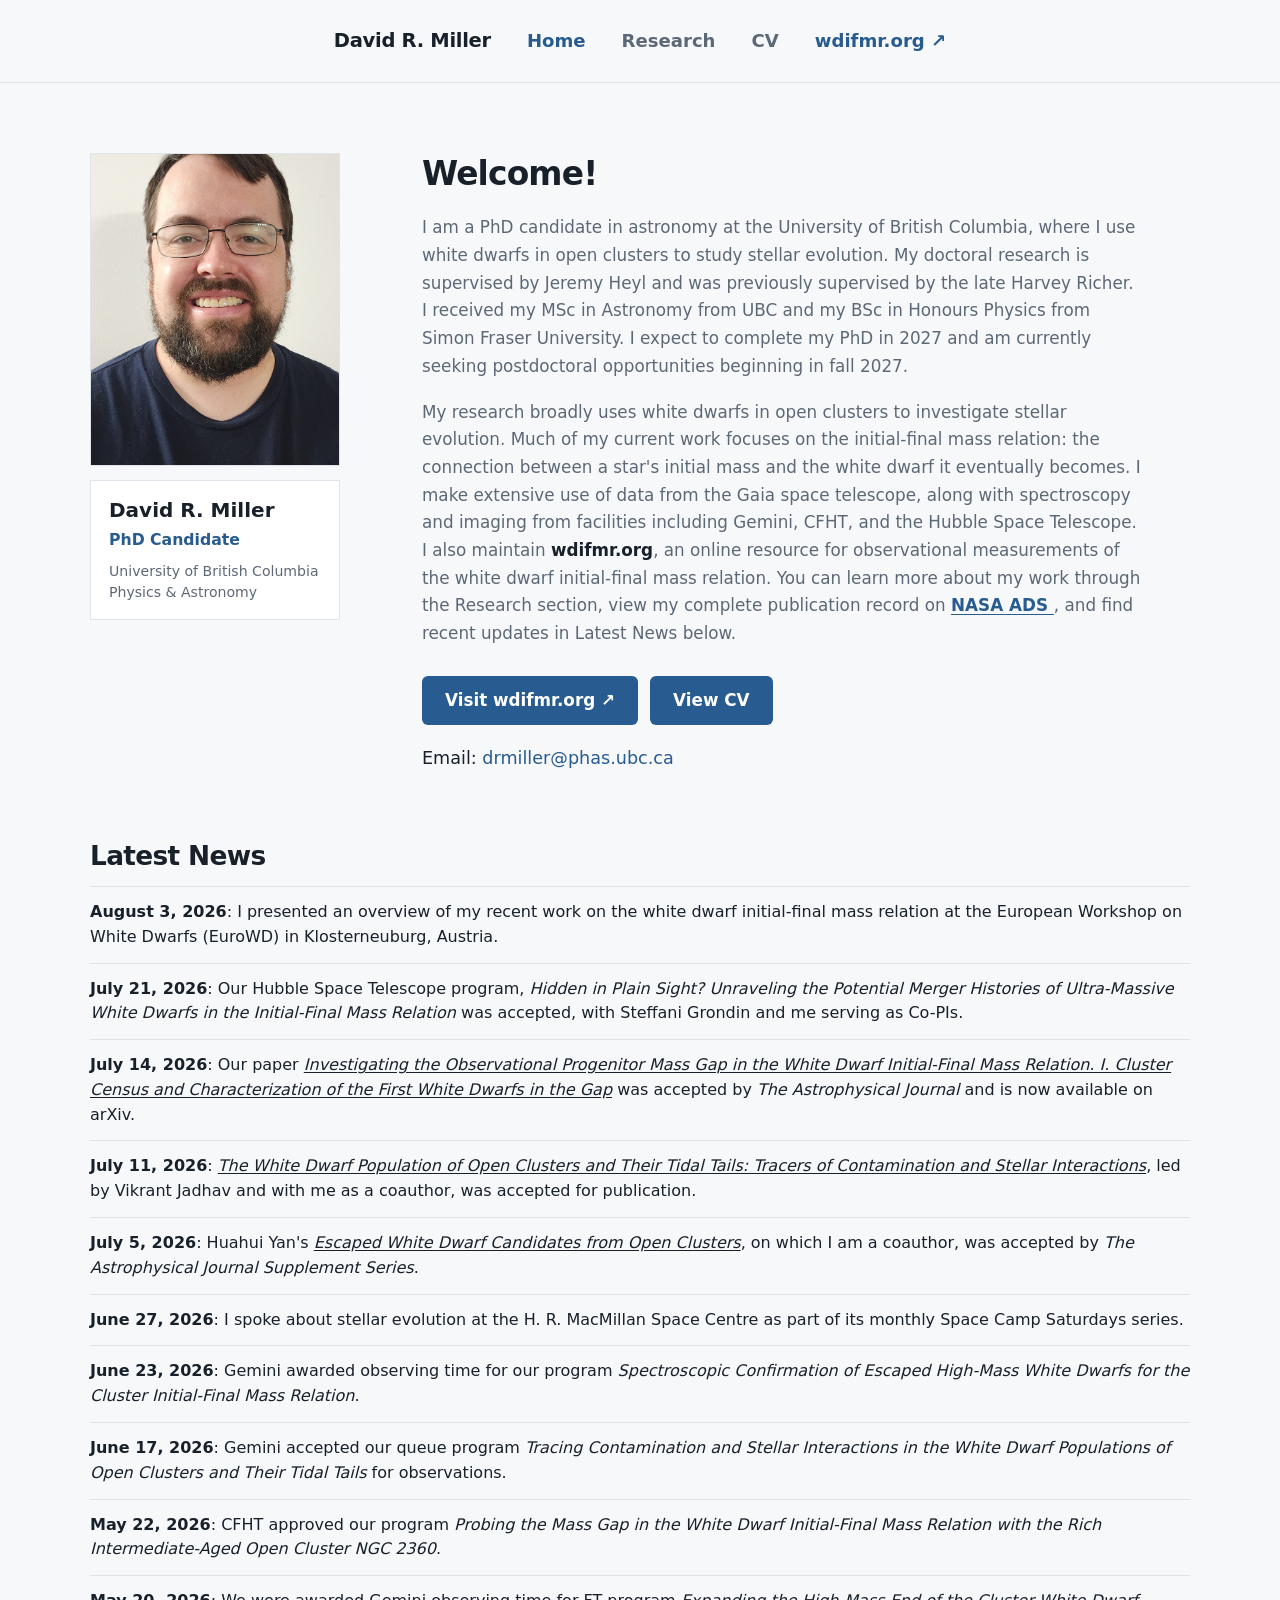
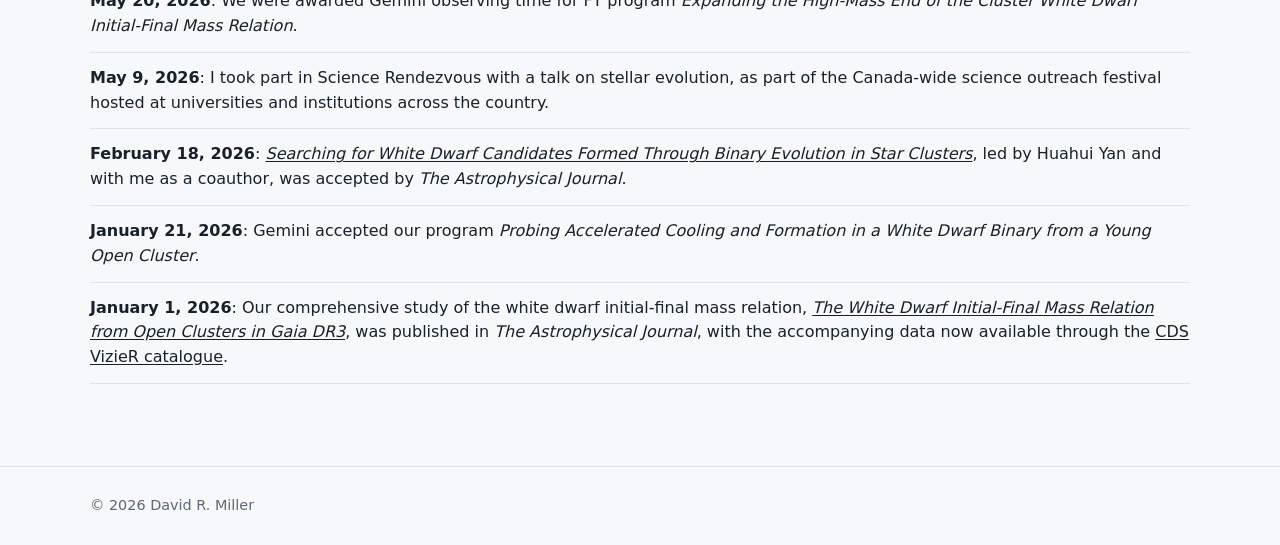
==== index.html @ f878fd2d "Update index.html" ====
<!DOCTYPE html>
<html lang="en">
<head>
  <meta charset="UTF-8">

  <meta
    name="viewport"
    content="width=device-width, initial-scale=1.0"
  >

  <meta
    name="description"
    content="Personal academic website of David R. Miller, astrophysicist and white dwarf researcher."
  >

  <title>David R. Miller | Astrophysicist</title>

  <link rel="stylesheet" href="styles.css">

  <link rel="icon" href="favicon.ico" sizes="any">
  <link rel="icon" href="favicon.svg" type="image/svg+xml">
  <link rel="apple-touch-icon" href="favicon.png">
</head>

<body>

  <header class="site-header">
    <nav class="nav container" aria-label="Primary navigation">

      <a class="site-name" href="index.html">
        David R. Miller
      </a>

      <a class="nav-link active" href="index.html">
        Home
      </a>

      <a class="nav-link" href="research.html">
        Research
      </a>

      <a
        class="nav-link"
        href="DavidRMiller_CV_August2026.pdf"
        target="_blank"
        rel="noopener noreferrer"
      >
        CV
      </a>

      <a
        class="nav-link external-nav-link"
        href="https://wdifmr.org/"
        target="_blank"
        rel="noopener noreferrer"
      >
        wdifmr.org ↗
      </a>

    </nav>
  </header>


  <main>

    <section class="hero container">

      <div class="profile-column">

        <img
          class="portrait"
          src="assets/david-miller.jpg"
          alt=""
          loading="eager"
          decoding="async"
        >

        <div class="profile-card">
          <p class="profile-name">David R. Miller</p>
          <p class="profile-position">PhD Candidate</p>

          <p class="profile-institution">
            University of British Columbia<br>
            Physics &amp; Astronomy
          </p>
        </div>

      </div>


      <div class="hero-content">

        <h1 class="hero-title">Welcome!</h1>

        <div class="bio">

          <p>
            I am a PhD candidate in astronomy at the University of British Columbia, 
            where I use white dwarfs in open clusters to study stellar evolution. 
            My doctoral research is supervised by Jeremy Heyl and was previously 
            supervised by the late Harvey Richer. I received my MSc in Astronomy 
            from UBC and my BSc in Honours Physics from Simon Fraser University. 
            I expect to complete my PhD in 2027 and am currently seeking 
            postdoctoral opportunities beginning in fall 2027.
          </p>

          <p>
            My research broadly uses white dwarfs in open clusters to investigate stellar evolution. 
            Much of my current work focuses on the initial-final mass relation: the connection 
            between a star's initial mass and the white dwarf it eventually becomes. 
            I make extensive use of data from the Gaia space telescope, along with spectroscopy 
            and imaging from facilities including Gemini, CFHT, and the Hubble Space Telescope. 
            I also maintain <strong>wdifmr.org</strong>, an online resource for observational 
            measurements of the white dwarf initial-final mass relation. You can
            learn more about my work through the Research section,
            view my complete publication record on
            <a
              class="inline-link"
              href="https://ui.adsabs.harvard.edu/public-libraries/Hr7O0YyORVaTPGO8JZ4X5A"
              target="_blank"
              rel="noopener noreferrer"
            >
              NASA ADS
            </a>,
            and find recent updates in Latest News below.
          </p>

        </div>


        <div
          class="primary-links"
          aria-label="Primary links"
        >
          <a
            class="button button-primary"
            href="https://wdifmr.org/"
            target="_blank"
            rel="noopener noreferrer"
          >
            Visit wdifmr.org ↗
          </a>
        
          <a
            class="button button-primary"
            href="DavidRMiller_CV_August2026.pdf"
            target="_blank"
            rel="noopener noreferrer"
          >
            View CV
          </a>
        </div>
        
        <p class="email-line">
          <span>Email:</span>
          <a href="mailto:drmiller@phas.ubc.ca">
            drmiller@phas.ubc.ca
          </a>
        </p>

      </div>

    </section>


    <section
      class="latest-news container"
      aria-labelledby="latest-news-heading"
    >
    
      <h2 id="latest-news-heading">
        Latest News
      </h2>
    
      <div class="news-content">
    
        <ul class="news-list">
          
          <li class="news-item">
            <p>
              <time datetime="2026-08-03">August 3, 2026</time>:
              I presented an overview of my recent work on the white dwarf initial-final mass relation at the European Workshop on White Dwarfs (EuroWD) in Klosterneuburg, Austria.
            </p>
          </li>    
          
          <li class="news-item">
            <p>
              <time datetime="2026-07-21">July 21, 2026</time>:
              Our Hubble Space Telescope program,
              <em>Hidden in Plain Sight? Unraveling the Potential Merger Histories of Ultra-Massive White Dwarfs in the Initial-Final Mass Relation</em>
              was accepted, with Steffani Grondin and me serving as Co-PIs.
            </p>
          </li>
    
          <li class="news-item">
            <p>
              <time datetime="2026-07-14">July 14, 2026</time>:
              Our paper
              <a href="https://ui.adsabs.harvard.edu/abs/2026arXiv260724941M/abstract"
                 target="_blank" rel="noopener noreferrer">
                <em>Investigating the Observational Progenitor Mass Gap in the White Dwarf Initial-Final Mass Relation. I. Cluster Census and Characterization of the First White Dwarfs in the Gap</em></a>
              was accepted by <em>The Astrophysical Journal</em> and is now available on arXiv.
            </p>
          </li>
    
          <li class="news-item">
            <p>
              <time datetime="2026-07-11">July 11, 2026</time>:
              <a href="https://ui.adsabs.harvard.edu/abs/arXiv:2607.11299"
                 target="_blank" rel="noopener noreferrer">
                <em>The White Dwarf Population of Open Clusters and Their Tidal Tails: Tracers of Contamination and Stellar Interactions</em></a>,
              led by Vikrant Jadhav and with me as a coauthor, was accepted for publication.
            </p>
          </li>
    
          <li class="news-item">
            <p>
              <time datetime="2026-07-05">July 5, 2026</time>:
              Huahui Yan's
              <a href="https://ui.adsabs.harvard.edu/abs/2026ApJS..286....5Y/abstract"
                 target="_blank" rel="noopener noreferrer">
                <em>Escaped White Dwarf Candidates from Open Clusters</em></a>,
              on which I am a coauthor, was accepted by <em>The Astrophysical Journal Supplement Series</em>.
            </p>
          </li>
          
          <li class="news-item">
            <p>
              <time datetime="2026-06-27">June 27, 2026</time>:
              I spoke about stellar evolution at the H. R. MacMillan Space Centre as part of its monthly Space Camp Saturdays series.
            </p>
          </li>
          
          <li class="news-item">
            <p>
              <time datetime="2026-06-23">June 23, 2026</time>:
              Gemini awarded observing time for our program
              <em>Spectroscopic Confirmation of Escaped High-Mass White Dwarfs for the Cluster Initial-Final Mass Relation</em>.
            </p>
          </li>
    
          <li class="news-item">
            <p>
              <time datetime="2026-06-17">June 17, 2026</time>:
              Gemini accepted our queue program
              <em>Tracing Contamination and Stellar Interactions in the White Dwarf Populations of Open Clusters and Their Tidal Tails</em>
              for observations.
            </p>
          </li>
    
          <li class="news-item">
            <p>
              <time datetime="2026-05-22">May 22, 2026</time>:
              CFHT approved our program
              <em>Probing the Mass Gap in the White Dwarf Initial-Final Mass Relation with the Rich Intermediate-Aged Open Cluster NGC 2360</em>.
            </p>
          </li>
    
          <li class="news-item">
            <p>
              <time datetime="2026-05-20">May 20, 2026</time>:
              We were awarded Gemini observing time for FT program
              <em>Expanding the High-Mass End of the Cluster White Dwarf Initial-Final Mass Relation</em>.
            </p>
          </li>
          
          <li class="news-item">
            <p>
              <time datetime="2026-05-09">May 9, 2026</time>:
              I took part in Science Rendezvous with a talk on stellar evolution, as part of the Canada-wide science outreach festival hosted at universities and institutions across the country.
            </p>
          </li>    
          
          <li class="news-item">
            <p>
              <time datetime="2026-02-18">February 18, 2026</time>:
              <a href="https://ui.adsabs.harvard.edu/abs/2026ApJ...999..167Y/abstract"
                 target="_blank" rel="noopener noreferrer">
                <em>Searching for White Dwarf Candidates Formed Through Binary Evolution in Star Clusters</em></a>,
              led by Huahui Yan and with me as a coauthor, was accepted by <em>The Astrophysical Journal</em>.
            </p>
          </li>
    
          <li class="news-item">
            <p>
              <time datetime="2026-01-21">January 21, 2026</time>:
              Gemini accepted our program
              <em>Probing Accelerated Cooling and Formation in a White Dwarf Binary from a Young Open Cluster</em>.
            </p>
          </li>
    
          <li class="news-item">
            <p>
              <time datetime="2026-01-01">January 1, 2026</time>:
              Our comprehensive study of the white dwarf initial-final mass relation,
              <a href="https://ui.adsabs.harvard.edu/abs/2026ApJ...996...69M"
                 target="_blank" rel="noopener noreferrer"><em>The White Dwarf Initial-Final Mass Relation from Open Clusters in Gaia DR3</em></a>,
              was published in <em>The Astrophysical Journal</em>, with the accompanying data now available through the
              <a href="https://vizier.cds.unistra.fr/viz-bin/VizieR?-source=J/ApJ/996/69"
                 target="_blank" rel="noopener noreferrer">CDS VizieR catalogue</a>.
            </p>
          </li>
    
        </ul>
    
      </div>
    
    </section>

  </main>


  <footer class="site-footer">

    <div class="container">
      <p>
        © <span id="year"></span> David R. Miller
      </p>
    </div>

  </footer>


  <script>
    document.getElementById("year").textContent =
      new Date().getFullYear();
  </script>

</body>
</html>
---- styles.css ----
/* ---------- Base ---------- */

:root {
  --background: #f7f8fa;
  --surface: #ffffff;
  --text: #18202a;
  --muted: #5d6876;
  --border: #dfe4ea;
  --accent: #285b8f;
  --accent-dark: #1d466f;
  --max-width: 1100px;
}

* {
  box-sizing: border-box;
}

html {
  scroll-behavior: smooth;
}

body {
  margin: 0;
  min-height: 100vh;
  display: flex;
  flex-direction: column;
  background: var(--background);
  color: var(--text);
  font-family:
    Inter,
    ui-sans-serif,
    system-ui,
    -apple-system,
    BlinkMacSystemFont,
    "Segoe UI",
    sans-serif;
  line-height: 1.65;
}

a {
  color: inherit;
}

.container {
  width: min(calc(100% - 40px), var(--max-width));
  margin-inline: auto;
}


/* ---------- Header ---------- */

.site-header {
  position: sticky;
  top: 0;
  z-index: 10;
  background: rgba(247, 248, 250, 0.96);
  border-bottom: 1px solid var(--border);
  backdrop-filter: blur(12px);
}

.nav {
  min-height: 82px;
  display: flex;
  align-items: center;
  justify-content: center;
  flex-wrap: wrap;
  gap: 36px;
}

.nav a {
  text-decoration: none;
}

.site-name {
  color: var(--text);
  font-size: 1.22rem;
  font-weight: 800;
  letter-spacing: -0.015em;
}

.nav-link {
  color: var(--muted);
  font-size: 1.13rem;
  font-weight: 650;
  transition: color 160ms ease;
}

.nav-link:hover,
.nav-link.active {
  color: var(--accent);
}

.external-nav-link {
  color: var(--accent);
}


/* ---------- Homepage hero ---------- */

.hero {
  padding: 70px 0 66px;
  display: grid;
  grid-template-columns: 250px minmax(0, 1fr);
  align-items: start;
  gap: clamp(48px, 7vw, 82px);
}

.profile-column {
  width: 250px;
}

.portrait {
  width: 250px;
  aspect-ratio: 4 / 5;
  display: block;
  object-fit: cover;
  background: #e9edf2;
  border: 1px solid var(--border);
}

.profile-card {
  margin-top: 14px;
  padding: 17px 18px;
  background: var(--surface);
  border: 1px solid var(--border);
}

.profile-card p {
  margin: 0;
}

.profile-name {
  color: var(--text);
  font-size: 1.25rem;
  font-weight: 800;
  line-height: 1.25;
}

.profile-position {
  margin-top: 4px !important;
  color: var(--accent);
  font-size: 0.98rem;
  font-weight: 700;
}

.profile-institution {
  margin-top: 9px !important;
  color: var(--muted);
  font-size: 0.88rem;
  line-height: 1.45;
}

.hero-content {
  padding-top: 2px;
}

.hero-title {
  margin: 0 0 20px;
  color: var(--text);
  font-size: clamp(1.7rem, 2.6vw, 2.05rem);
  font-weight: 760;
  line-height: 1.2;
  letter-spacing: -0.025em;
}

.bio {
  max-width: 720px;
  color: var(--muted);
  font-size: 1.05rem;
}

.bio p {
  margin: 0 0 18px;
}

.bio strong {
  color: var(--text);
  font-weight: 700;
}

.inline-link {
  color: var(--accent);
  font-weight: 650;
  text-underline-offset: 3px;
}

.inline-link:hover {
  color: var(--accent-dark);
}


/* ---------- Primary links ---------- */

.primary-links {
  margin-top: 28px;
  display: flex;
  flex-wrap: wrap;
  gap: 12px;
}

.button {
  min-height: 49px;
  padding: 0 22px;
  display: inline-flex;
  align-items: center;
  justify-content: center;
  border: 1px solid transparent;
  border-radius: 6px;
  font-size: 1.05rem;
  font-weight: 700;
  text-decoration: none;
  transition:
    transform 160ms ease,
    background-color 160ms ease,
    border-color 160ms ease;
}

.button:hover {
  transform: translateY(-1px);
}

.button-primary {
  background: var(--accent);
  color: #ffffff;
}

.button-primary:hover {
  background: var(--accent-dark);
}


/* ---------- Email ---------- */

.email-line {
  margin: 19px 0 0;
  color: var(--text);
  font-size: 1.1rem;
}

.email-line span {
  font-weight: 500;
}

.email-line a {
  color: var(--accent);
  font-weight: 500;
  text-decoration: none;
}

.email-line a:hover {
  color: var(--accent-dark);
  text-decoration: underline;
  text-underline-offset: 3px;
}


/* ---------- Latest news ---------- */

.latest-news {
  padding: 0 0 82px;
}

.latest-news h2 {
  margin: 0 0 14px;
  color: var(--text);
  font-size: 1.65rem;
  font-weight: 750;
  line-height: 1.25;
  letter-spacing: -0.025em;
}

.news-content {
  border-top: 1px solid var(--border);
}

.news-list {
  margin: 0;
  padding: 0;
  list-style: none;
}

.news-item {
  padding: 13px 0;
  border-bottom: 1px solid var(--border);
}

.news-item p {
  margin: 0;
  line-height: 1.55;
}

.news-item time {
  font-weight: 700;
}

.news-item a {
  color: inherit;
  text-decoration: underline;
  text-underline-offset: 2px;
}


/* ---------- Interior pages ---------- */

.page-main {
  flex: 1;
  padding: 92px 0;
}

.page-main h1 {
  margin: 0 0 24px;
  font-size: clamp(2.5rem, 6vw, 4.5rem);
  line-height: 1.12;
  letter-spacing: -0.035em;
}

.page-intro {
  max-width: 700px;
  margin: -8px 0 30px;
  color: var(--muted);
  font-size: 1.1rem;
}


/* ---------- Footer ---------- */

.site-footer {
  margin-top: auto;
  padding: 27px 0;
  color: var(--muted);
  border-top: 1px solid var(--border);
  font-size: 0.9rem;
}

.site-footer p {
  margin: 0;
}


/* ---------- Responsive ---------- */

@media (max-width: 760px) {

  .container {
    width: min(calc(100% - 28px), var(--max-width));
  }

  .nav {
    min-height: auto;
    padding: 18px 0;
    gap: 13px 22px;
  }

  .site-name {
    width: 100%;
    text-align: center;
    font-size: 1.16rem;
  }

  .nav-link {
    font-size: 1.02rem;
  }

  .hero {
    padding: 48px 0 58px;
    grid-template-columns: 1fr;
    gap: 38px;
  }

  .profile-column {
    width: min(100%, 250px);
    margin-inline: auto;
  }

  .portrait {
    width: 100%;
  }

  .hero-content {
    padding-top: 0;
  }

  .hero-title {
    font-size: 1.75rem;
  }

  .primary-links {
    align-items: stretch;
    flex-direction: column;
  }

  .button {
    width: 100%;
    font-size: 1.03rem;
  }

  .email-line {
    font-size: 1.04rem;
  }

  .latest-news {
    padding-bottom: 60px;
  }

}
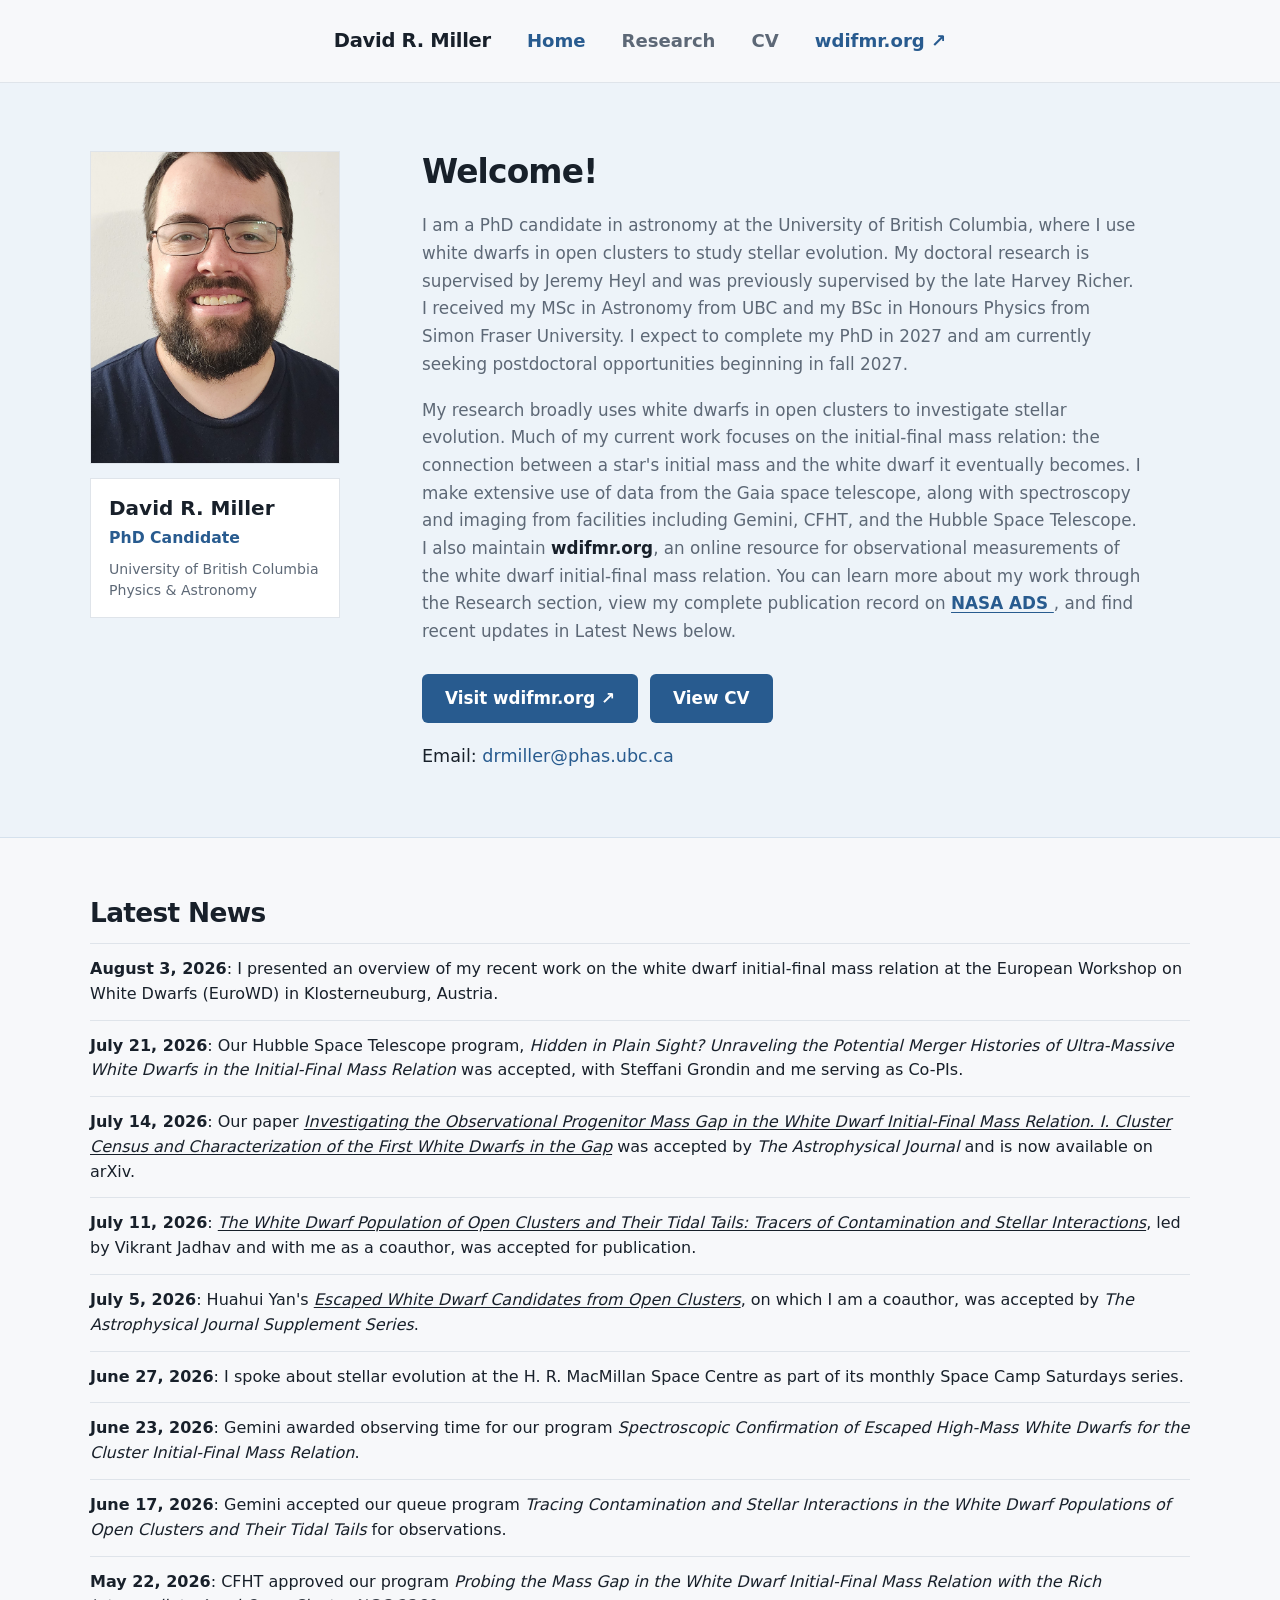
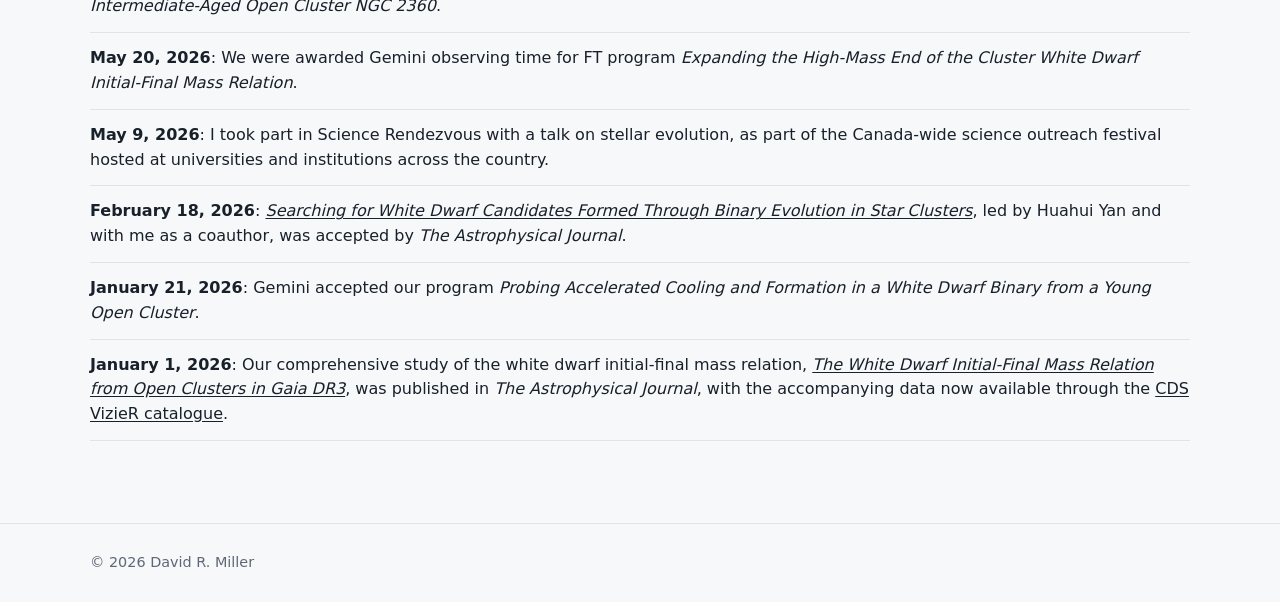
==== commit 055ba4b6: "Update index.html" ====
--- a/index.html
+++ b/index.html
@@ -41,7 +41,7 @@
 
       <a
         class="nav-link"
-        href="DavidRMiller_CV_August2026.pdf"
+        href="assets/DavidRMiller_CV_August2026.pdf"
         target="_blank"
         rel="noopener noreferrer"
       >
@@ -63,7 +63,11 @@
 
   <main>
 
-    <section class="hero container">
+<main>
+
+  <section class="hero-band">
+
+    <div class="hero container">
 
       <div class="profile-column">
 
@@ -95,22 +99,22 @@
         <div class="bio">
 
           <p>
-            I am a PhD candidate in astronomy at the University of British Columbia, 
-            where I use white dwarfs in open clusters to study stellar evolution. 
-            My doctoral research is supervised by Jeremy Heyl and was previously 
-            supervised by the late Harvey Richer. I received my MSc in Astronomy 
-            from UBC and my BSc in Honours Physics from Simon Fraser University. 
-            I expect to complete my PhD in 2027 and am currently seeking 
+            I am a PhD candidate in astronomy at the University of British Columbia,
+            where I use white dwarfs in open clusters to study stellar evolution.
+            My doctoral research is supervised by Jeremy Heyl and was previously
+            supervised by the late Harvey Richer. I received my MSc in Astronomy
+            from UBC and my BSc in Honours Physics from Simon Fraser University.
+            I expect to complete my PhD in 2027 and am currently seeking
             postdoctoral opportunities beginning in fall 2027.
           </p>
 
           <p>
-            My research broadly uses white dwarfs in open clusters to investigate stellar evolution. 
-            Much of my current work focuses on the initial-final mass relation: the connection 
-            between a star's initial mass and the white dwarf it eventually becomes. 
-            I make extensive use of data from the Gaia space telescope, along with spectroscopy 
-            and imaging from facilities including Gemini, CFHT, and the Hubble Space Telescope. 
-            I also maintain <strong>wdifmr.org</strong>, an online resource for observational 
+            My research broadly uses white dwarfs in open clusters to investigate stellar evolution.
+            Much of my current work focuses on the initial-final mass relation: the connection
+            between a star's initial mass and the white dwarf it eventually becomes.
+            I make extensive use of data from the Gaia space telescope, along with spectroscopy
+            and imaging from facilities including Gemini, CFHT, and the Hubble Space Telescope.
+            I also maintain <strong>wdifmr.org</strong>, an online resource for observational
             measurements of the white dwarf initial-final mass relation. You can
             learn more about my work through the Research section,
             view my complete publication record on
@@ -140,17 +144,17 @@
           >
             Visit wdifmr.org ↗
           </a>
-        
+
           <a
             class="button button-primary"
-            href="DavidRMiller_CV_August2026.pdf"
+            href="assets/DavidRMiller_CV_August2026.pdf"
             target="_blank"
             rel="noopener noreferrer"
           >
             View CV
           </a>
         </div>
-        
+
         <p class="email-line">
           <span>Email:</span>
           <a href="mailto:drmiller@phas.ubc.ca">
@@ -160,13 +164,15 @@
 
       </div>
 
-    </section>
-
-
-    <section
-      class="latest-news container"
-      aria-labelledby="latest-news-heading"
-    >
+    </div>
+
+  </section>
+
+
+  <section
+    class="latest-news container"
+    aria-labelledby="latest-news-heading"
+  >
     
       <h2 id="latest-news-heading">
         Latest News
--- a/styles.css
+++ b/styles.css
@@ -8,7 +8,12 @@
   --border: #dfe4ea;
   --accent: #285b8f;
   --accent-dark: #1d466f;
+
+  --band: #edf3f9;
+  --band-border: #d5e1ed;
+
   --max-width: 1100px;
+  --research-width: 900px;
 }
 
 * {
@@ -95,10 +100,24 @@
 }
 
 
+/* ---------- Shared page bands ---------- */
+
+.hero-band,
+.research-band {
+  width: 100%;
+  background: var(--band);
+  border-bottom: 1px solid var(--band-border);
+}
+
+
 /* ---------- Homepage hero ---------- */
 
+.hero-band {
+  border-top: 0;
+}
+
 .hero {
-  padding: 70px 0 66px;
+  padding: 68px 0 66px;
   display: grid;
   grid-template-columns: 250px minmax(0, 1fr);
   align-items: start;
@@ -257,7 +276,7 @@
 /* ---------- Latest news ---------- */
 
 .latest-news {
-  padding: 0 0 82px;
+  padding: 58px 0 82px;
 }
 
 .latest-news h2 {
@@ -304,7 +323,6 @@
 
 .page-main {
   flex: 1;
-  padding: 92px 0;
 }
 
 .page-main h1 {
@@ -322,6 +340,138 @@
 }
 
 
+/* ---------- Research page ---------- */
+
+/*
+  The Research page uses:
+    research-band
+      -> container
+          -> research-intro
+
+    research-section
+      -> research-item
+*/
+
+.research-band {
+  padding: 58px 0 54px;
+}
+
+.research-intro {
+  width: min(100%, var(--research-width));
+  margin-inline: auto;
+}
+
+.research-intro h1 {
+  margin: 0 0 14px;
+  color: var(--text);
+  font-size: clamp(2.7rem, 5vw, 3.8rem);
+  font-weight: 800;
+  line-height: 1.05;
+  letter-spacing: -0.035em;
+}
+
+.research-intro p {
+  max-width: 800px;
+  margin: 0;
+  color: var(--muted);
+  font-size: 1.1rem;
+  line-height: 1.7;
+}
+
+.research-intro a {
+  color: var(--accent);
+  text-underline-offset: 3px;
+}
+
+.research-intro a:hover {
+  color: var(--accent-dark);
+}
+
+
+/* ---------- Research projects ---------- */
+
+.research-section {
+  width: min(calc(100% - 40px), var(--research-width));
+  margin-inline: auto;
+  padding: 60px 0 84px;
+}
+
+.research-item {
+  width: 100%;
+  margin: 0 0 84px;
+}
+
+.research-item:last-child {
+  margin-bottom: 0;
+}
+
+
+/* Project title */
+
+.research-content {
+  width: 100%;
+}
+
+.research-content h2 {
+  margin: 0 0 10px;
+  color: var(--text);
+  font-size: clamp(1.65rem, 2.6vw, 2rem);
+  font-weight: 780;
+  line-height: 1.2;
+  letter-spacing: -0.025em;
+}
+
+
+/* Publications */
+
+.research-pubs {
+  margin: 0 0 26px;
+  color: var(--muted);
+  font-size: 0.98rem;
+  line-height: 1.55;
+}
+
+.research-pubs a {
+  color: var(--accent);
+  text-underline-offset: 3px;
+}
+
+.research-pubs a:hover {
+  color: var(--accent-dark);
+}
+
+
+/* Research figure */
+
+.research-figure {
+  width: 100%;
+  margin: 0 0 28px;
+}
+
+.research-figure img {
+  width: 100%;
+  height: auto;
+  display: block;
+}
+
+.research-credit {
+  margin-top: 7px;
+  color: var(--muted);
+  font-size: 0.9rem;
+  line-height: 1.4;
+}
+
+
+/* Research description */
+
+.research-content p {
+  margin: 0;
+  color: var(--text);
+  font-size: 1.02rem;
+  line-height: 1.75;
+}
+
+
 /* ---------- Footer ---------- */
 
 .site-footer {
@@ -361,8 +511,11 @@
     font-size: 1.02rem;
   }
 
+
+  /* Homepage */
+
   .hero {
-    padding: 48px 0 58px;
+    padding: 46px 0 52px;
     grid-template-columns: 1fr;
     gap: 38px;
   }
@@ -399,7 +552,51 @@
   }
 
   .latest-news {
-    padding-bottom: 60px;
-  }
-
-}
+    padding: 46px 0 60px;
+  }
+
+
+  /* Research */
+
+  .research-band {
+    padding: 42px 0 40px;
+  }
+
+  .research-intro {
+    width: 100%;
+  }
+
+  .research-intro h1 {
+    font-size: 2.6rem;
+  }
+
+  .research-intro p {
+    font-size: 1.05rem;
+  }
+
+  .research-section {
+    width: min(calc(100% - 28px), var(--research-width));
+    padding: 46px 0 60px;
+  }
+
+  .research-item {
+    margin-bottom: 58px;
+  }
+
+  .research-content h2 {
+    font-size: 1.6rem;
+  }
+
+  .research-pubs {
+    margin-bottom: 22px;
+  }
+
+  .research-figure {
+    width: 100%;
+    margin-bottom: 24px;
+  }
+
+  .research-content p {
+    font-size: 1rem;
+  }
+}
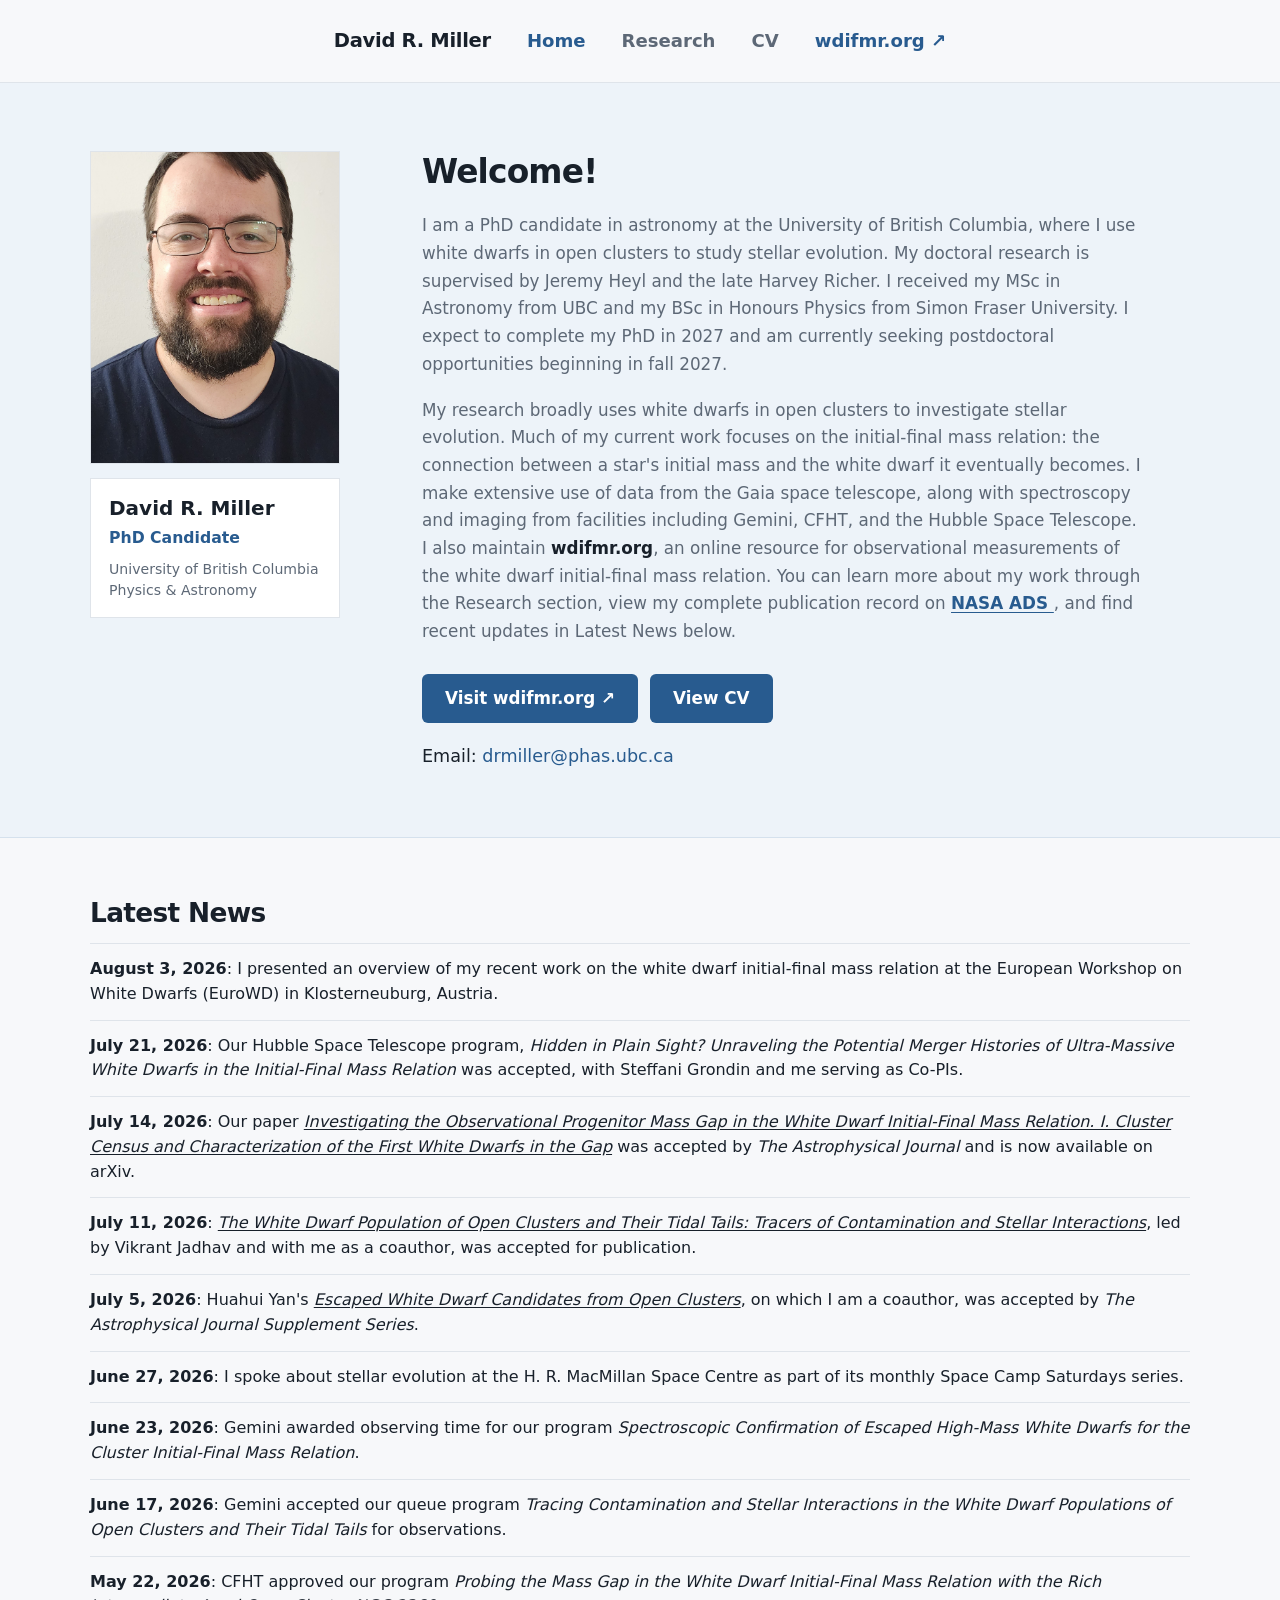
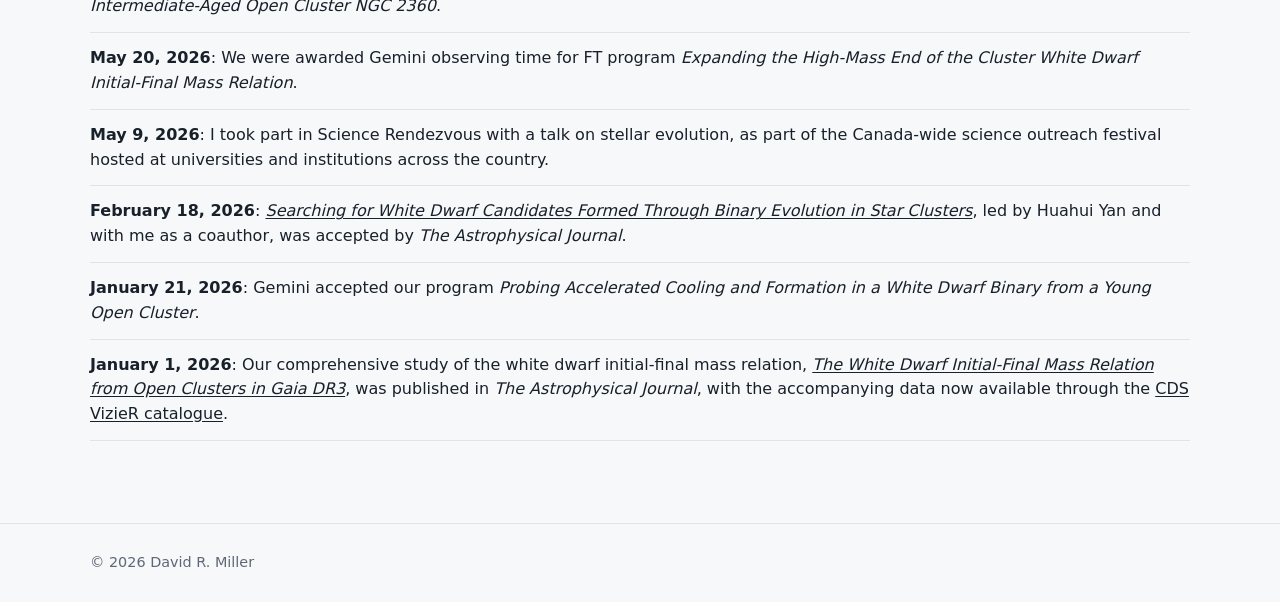
==== commit 33c4147d: "Update index.html" ====
--- a/index.html
+++ b/index.html
@@ -10,7 +10,7 @@
 
   <meta
     name="description"
-    content="Personal academic website of David R. Miller, astrophysicist and white dwarf researcher."
+    content="Personal website of David R. Miller, astrophysicist and white dwarf researcher."
   >
 
   <title>David R. Miller | Astrophysicist</title>
@@ -41,7 +41,7 @@
 
       <a
         class="nav-link"
-        href="assets/DavidRMiller_CV_August2026.pdf"
+        href="assets/DavidRMiller-CV-August2026.pdf"
         target="_blank"
         rel="noopener noreferrer"
       >
@@ -101,8 +101,8 @@
           <p>
             I am a PhD candidate in astronomy at the University of British Columbia,
             where I use white dwarfs in open clusters to study stellar evolution.
-            My doctoral research is supervised by Jeremy Heyl and was previously
-            supervised by the late Harvey Richer. I received my MSc in Astronomy
+            My doctoral research is supervised by Jeremy Heyl and the late Harvey Richer. 
+            I received my MSc in Astronomy
             from UBC and my BSc in Honours Physics from Simon Fraser University.
             I expect to complete my PhD in 2027 and am currently seeking
             postdoctoral opportunities beginning in fall 2027.
@@ -147,7 +147,7 @@
 
           <a
             class="button button-primary"
-            href="assets/DavidRMiller_CV_August2026.pdf"
+            href="assets/DavidRMiller-CV-August2026.pdf"
             target="_blank"
             rel="noopener noreferrer"
           >
--- a/styles.css
+++ b/styles.css
@@ -342,16 +342,6 @@
 
 /* ---------- Research page ---------- */
 
-/*
-  The Research page uses:
-    research-band
-      -> container
-          -> research-intro
-
-    research-section
-      -> research-item
-*/
-
 .research-band {
   padding: 58px 0 54px;
 }
@@ -393,12 +383,12 @@
 .research-section {
   width: min(calc(100% - 40px), var(--research-width));
   margin-inline: auto;
-  padding: 60px 0 84px;
+  padding: 28px 0 32px;
 }
 
 .research-item {
   width: 100%;
-  margin: 0 0 84px;
+  margin: 0;
 }
 
 .research-item:last-child {
@@ -406,10 +396,11 @@
 }
 
 
-/* Project title */
+/* Project content */
 
 .research-content {
   width: 100%;
+  display: flow-root;
 }
 
 .research-content h2 {
@@ -425,7 +416,7 @@
 /* Publications */
 
 .research-pubs {
-  margin: 0 0 26px;
+  margin: 0 0 24px;
   color: var(--muted);
   font-size: 0.98rem;
   line-height: 1.55;
@@ -443,9 +434,16 @@
 
 /* Research figure */
 
+/*
+  Supporting figure on desktop:
+  approximately one-third of the text column, capped at 320 px.
+  The description flows alongside and then beneath it.
+*/
+
 .research-figure {
-  width: 100%;
-  margin: 0 0 28px;
+  width: min(34%, 320px);
+  float: left;
+  margin: 4px 30px 16px 0;
 }
 
 .research-figure img {
@@ -457,8 +455,9 @@
 .research-credit {
   margin-top: 7px;
   color: var(--muted);
-  font-size: 0.9rem;
+  font-size: 0.88rem;
   line-height: 1.4;
+  text-align: left;
 }
 
 
@@ -591,9 +590,15 @@
     margin-bottom: 22px;
   }
 
+  /*
+    On phones the figure leaves the text flow and becomes a
+    small centered image above the description.
+  */
+
   .research-figure {
-    width: 100%;
-    margin-bottom: 24px;
+    width: min(100%, 320px);
+    float: none;
+    margin: 0 auto 24px;
   }
 
   .research-content p {
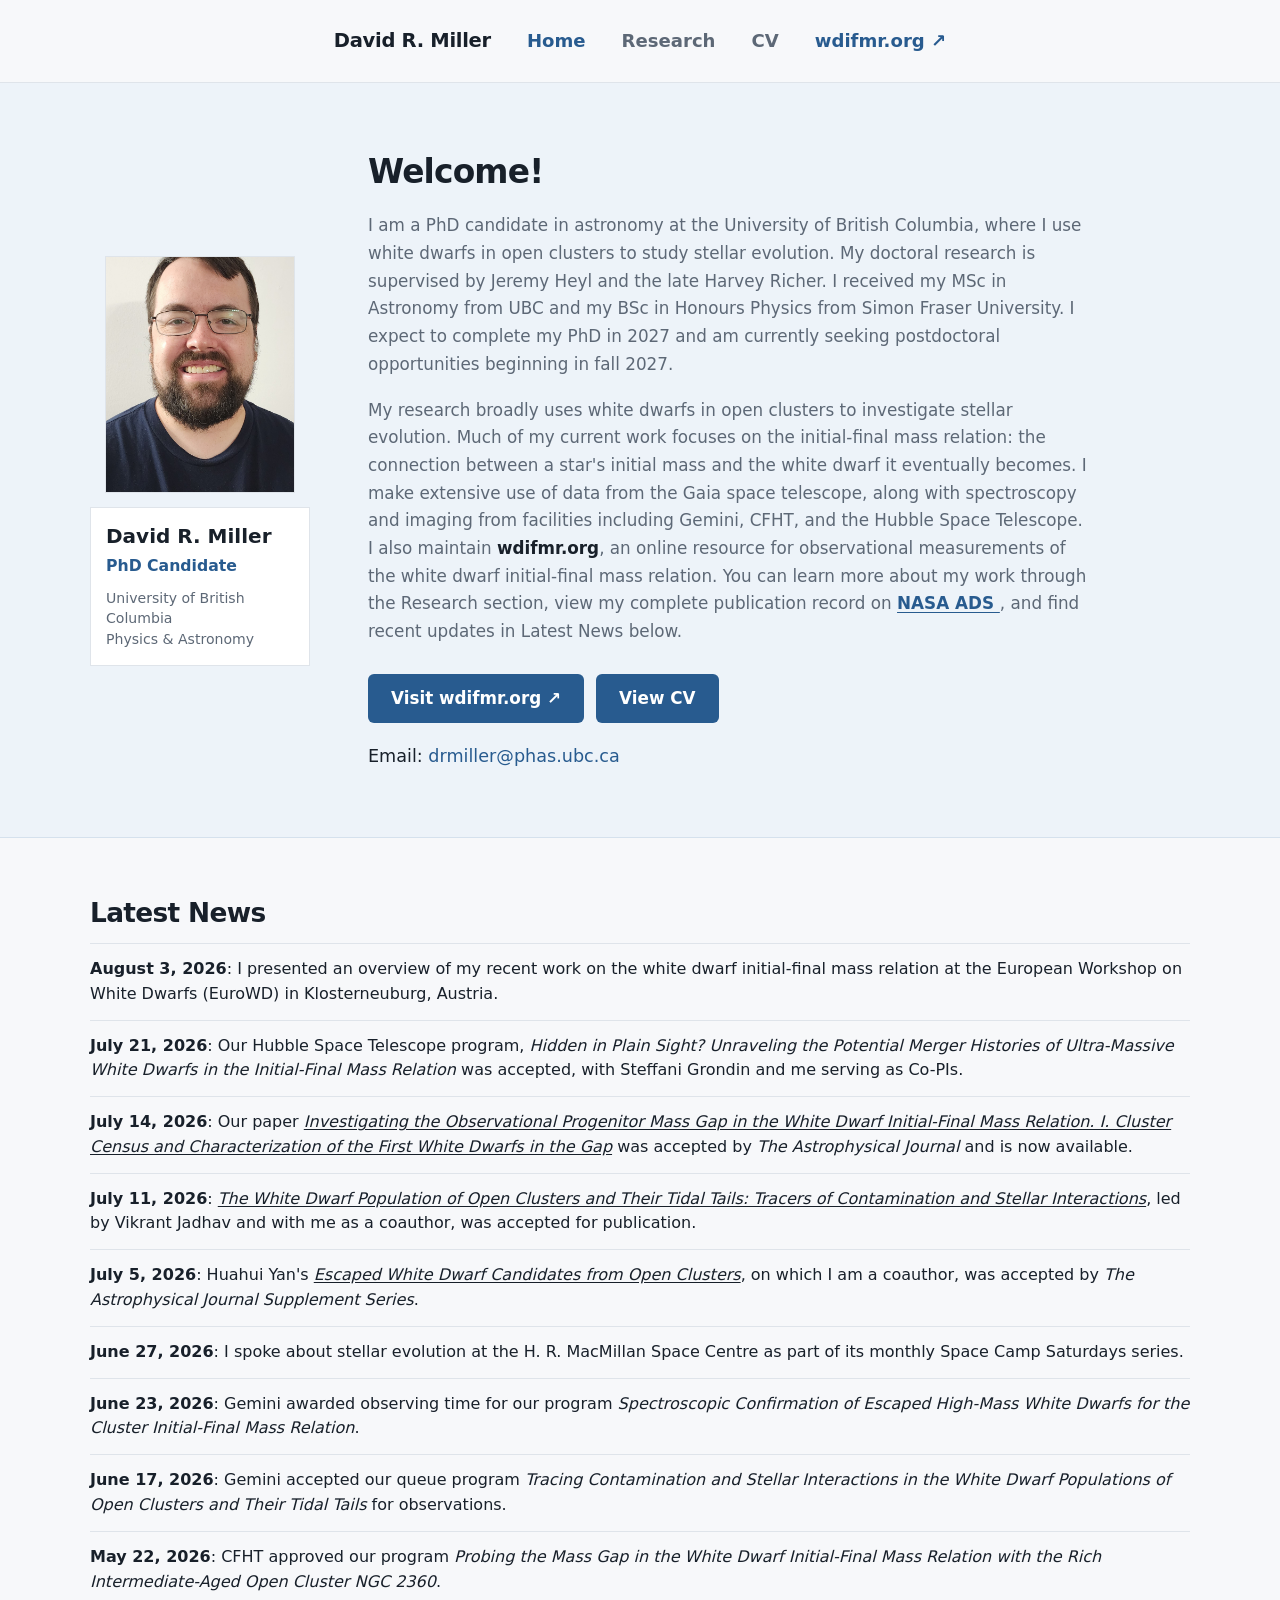
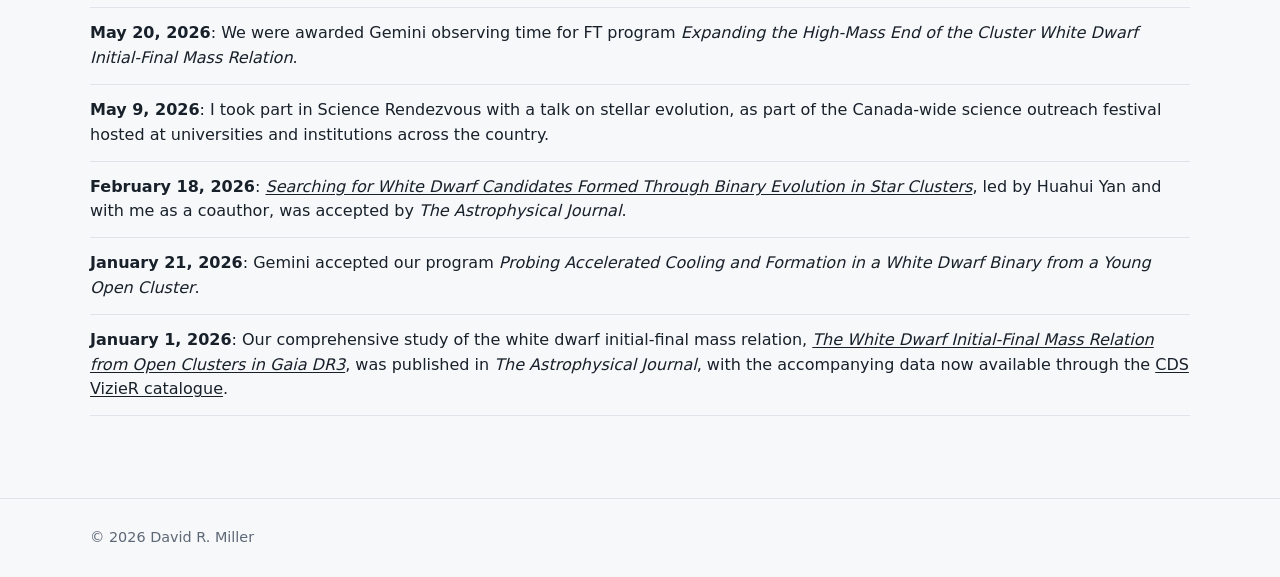
==== commit 068eb8c8: "Update index.html" ====
--- a/index.html
+++ b/index.html
@@ -41,7 +41,7 @@
 
       <a
         class="nav-link"
-        href="assets/DavidRMiller-CV-August2026.pdf"
+        href="assets/DavidRMiller-CV.pdf"
         target="_blank"
         rel="noopener noreferrer"
       >
@@ -147,7 +147,7 @@
 
           <a
             class="button button-primary"
-            href="assets/DavidRMiller-CV-August2026.pdf"
+            href="assets/DavidRMiller-CV.pdf"
             target="_blank"
             rel="noopener noreferrer"
           >
@@ -202,10 +202,10 @@
             <p>
               <time datetime="2026-07-14">July 14, 2026</time>:
               Our paper
-              <a href="https://ui.adsabs.harvard.edu/abs/2026arXiv260724941M/abstract"
+              <a href="https://ui.adsabs.harvard.edu/abs/2026ApJ..1007..183M/abstract"
                  target="_blank" rel="noopener noreferrer">
                 <em>Investigating the Observational Progenitor Mass Gap in the White Dwarf Initial-Final Mass Relation. I. Cluster Census and Characterization of the First White Dwarfs in the Gap</em></a>
-              was accepted by <em>The Astrophysical Journal</em> and is now available on arXiv.
+              was accepted by <em>The Astrophysical Journal</em> and is now available.
             </p>
           </li>
     
@@ -299,7 +299,7 @@
             <p>
               <time datetime="2026-01-01">January 1, 2026</time>:
               Our comprehensive study of the white dwarf initial-final mass relation,
-              <a href="https://ui.adsabs.harvard.edu/abs/2026ApJ...996...69M"
+              <a href="https://ui.adsabs.harvard.edu/abs/2026ApJ...996...69M/abstract"
                  target="_blank" rel="noopener noreferrer"><em>The White Dwarf Initial-Final Mass Relation from Open Clusters in Gaia DR3</em></a>,
               was published in <em>The Astrophysical Journal</em>, with the accompanying data now available through the
               <a href="https://vizier.cds.unistra.fr/viz-bin/VizieR?-source=J/ApJ/996/69"
--- a/styles.css
+++ b/styles.css
@@ -119,17 +119,19 @@
 .hero {
   padding: 68px 0 66px;
   display: grid;
-  grid-template-columns: 250px minmax(0, 1fr);
+  grid-template-columns: 220px minmax(0, 1fr);
   align-items: start;
-  gap: clamp(48px, 7vw, 82px);
+  gap: clamp(42px, 5vw, 58px);
 }
 
 .profile-column {
-  width: 250px;
+  width: 220px;
+  align-self: center;
 }
 
 .portrait {
-  width: 250px;
+  width: 190px;
+  margin-inline: auto;
   aspect-ratio: 4 / 5;
   display: block;
   object-fit: cover;
@@ -138,8 +140,9 @@
 }
 
 .profile-card {
+  width: 220px;
   margin-top: 14px;
-  padding: 17px 18px;
+  padding: 16px 15px;
   background: var(--surface);
   border: 1px solid var(--border);
 }
@@ -520,11 +523,17 @@
   }
 
   .profile-column {
-    width: min(100%, 250px);
+    width: min(100%, 220px);
     margin-inline: auto;
+    align-self: start;
   }
 
   .portrait {
+    width: 190px;
+    margin-inline: auto;
+  }
+
+  .profile-card {
     width: 100%;
   }
 
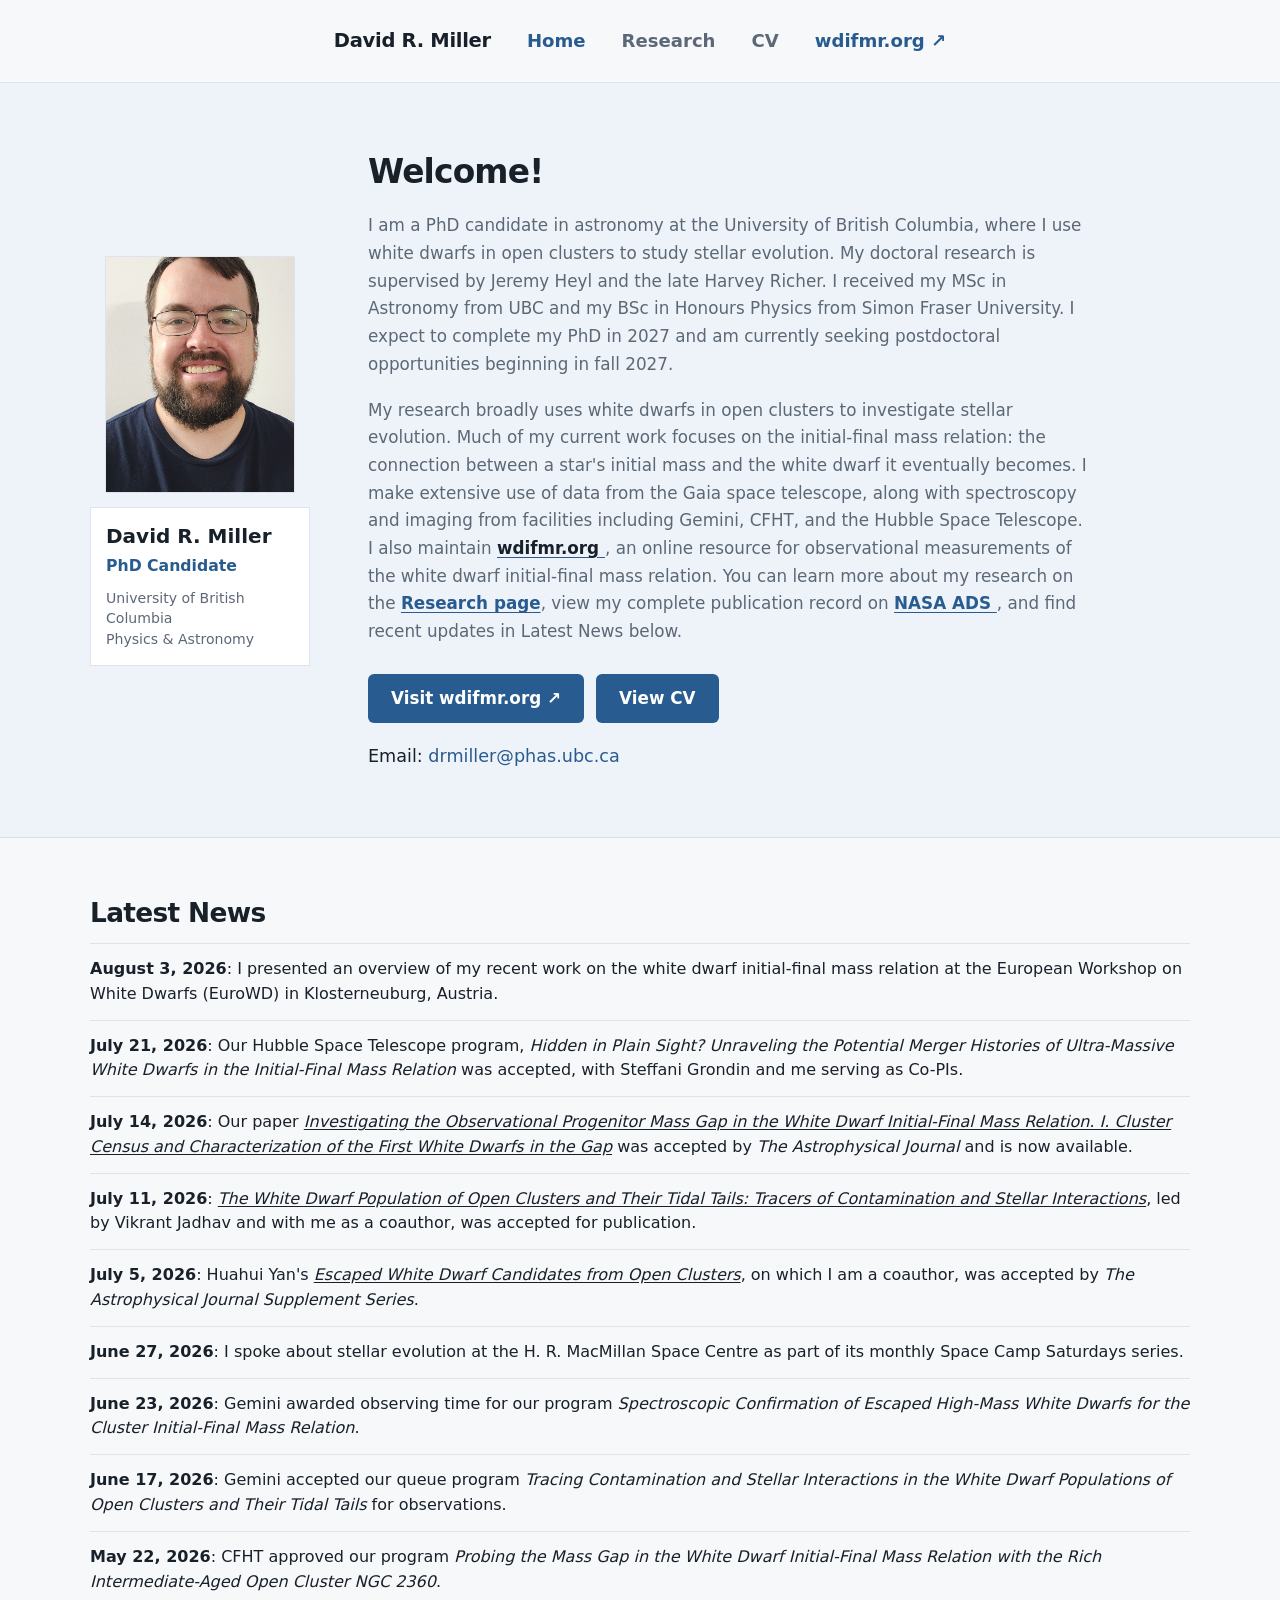
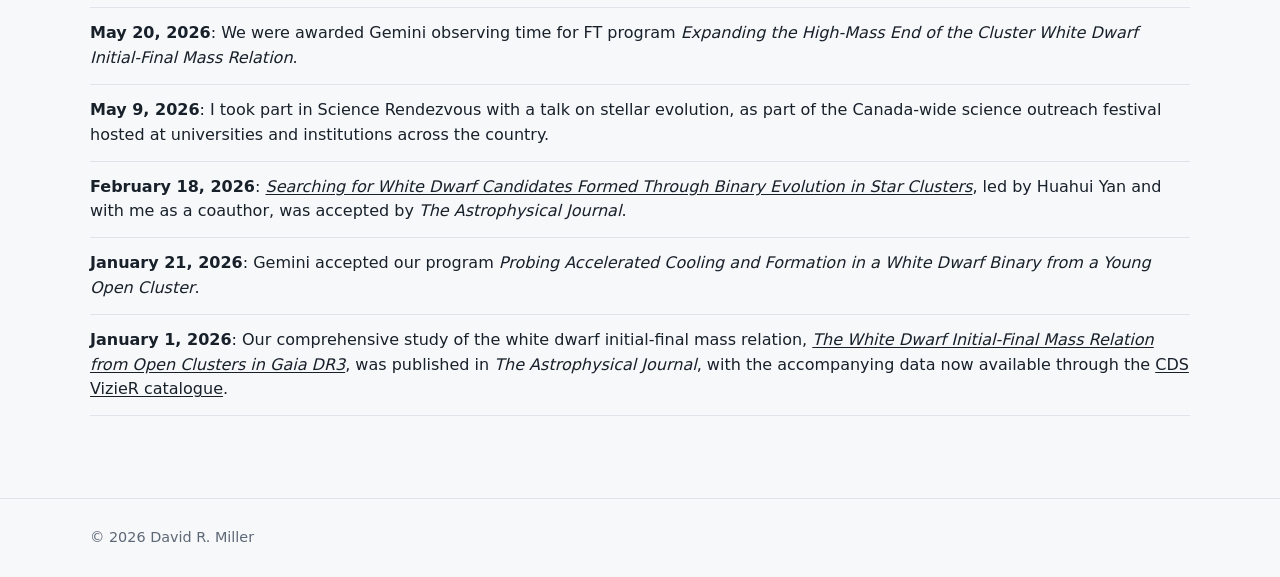
==== commit 6146219b: "Update index.html" ====
--- a/index.html
+++ b/index.html
@@ -114,9 +114,19 @@
             between a star's initial mass and the white dwarf it eventually becomes.
             I make extensive use of data from the Gaia space telescope, along with spectroscopy
             and imaging from facilities including Gemini, CFHT, and the Hubble Space Telescope.
-            I also maintain <strong>wdifmr.org</strong>, an online resource for observational
+            I also maintain 
+            <a
+              class="inline-link"
+              href="https://wdifmr.org/"
+              target="_blank"
+              rel="noopener noreferrer"
+            >
+              <strong>wdifmr.org</strong>
+            </a>,
+            an online resource for observational
             measurements of the white dwarf initial-final mass relation. You can
-            learn more about my work through the Research section,
+            learn more about my research on the 
+            <a class="inline-link" href="research.html">Research page</a>,
             view my complete publication record on
             <a
               class="inline-link"
